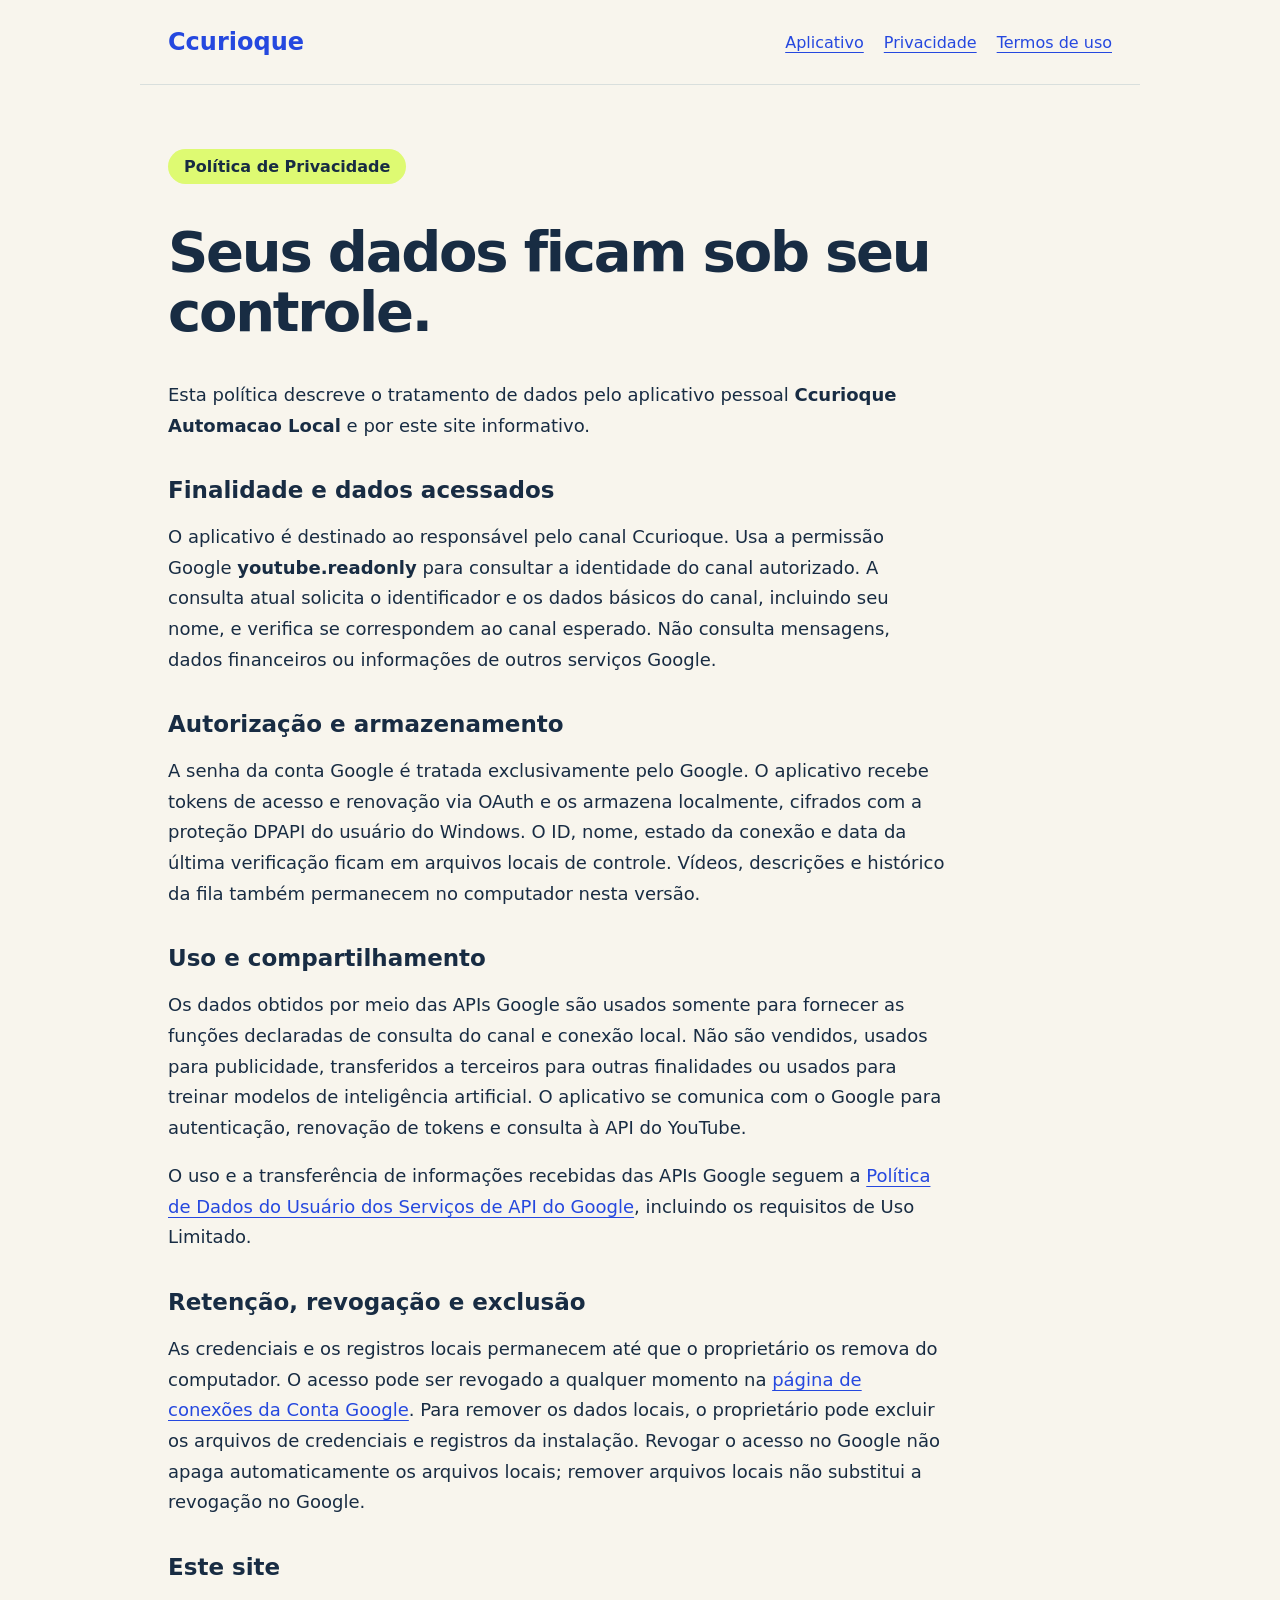
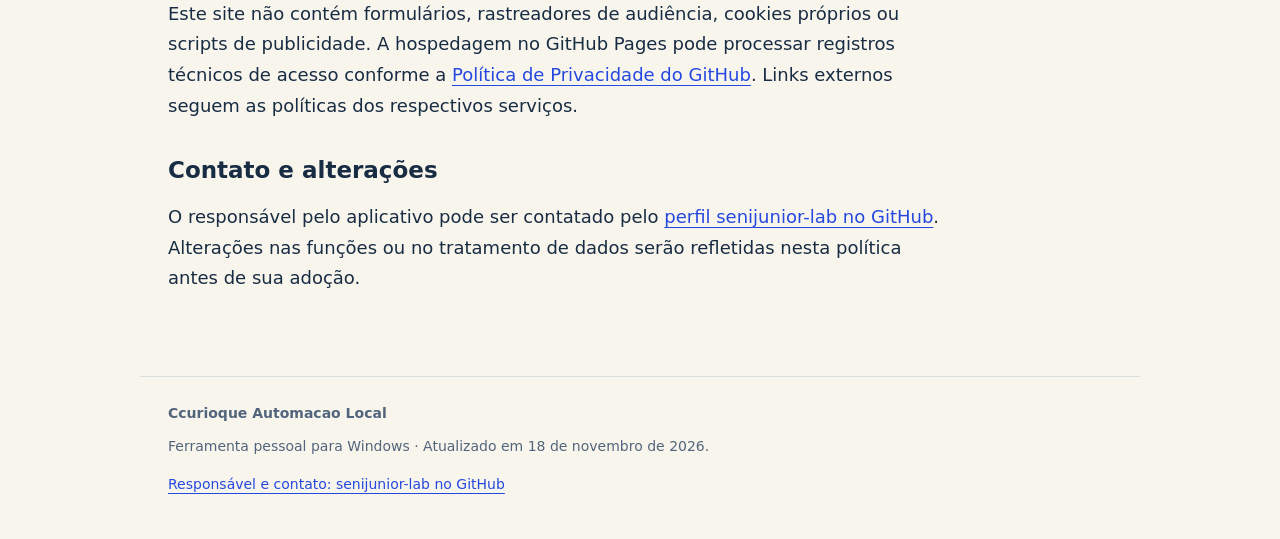
==== privacidade.html @ 9b9045e7 "Publicar página informativa: privacidade.html" ====
<!doctype html><html lang="pt-BR"><head><meta charset="utf-8"><meta name="viewport" content="width=device-width,initial-scale=1"><title>Política de Privacidade · Ccurioque Automacao Local</title><meta name="description" content="Aplicativo pessoal para organizar a fila local e consultar a identidade do canal Ccurioque com acesso somente leitura."><link rel="stylesheet" href="estilo.css"></head><body><header><a class="brand" href="index.html">Ccurioque</a><nav aria-label="Navegação principal"><a href="index.html">Aplicativo</a><a href="privacidade.html">Privacidade</a><a href="termos.html">Termos de uso</a></nav></header><main><span class="tag">Política de Privacidade</span><h1>Seus dados ficam sob seu controle.</h1><p>Esta política descreve o tratamento de dados pelo aplicativo pessoal <strong>Ccurioque Automacao Local</strong> e por este site informativo.</p><h2>Finalidade e dados acessados</h2><p>O aplicativo é destinado ao responsável pelo canal Ccurioque. Usa a permissão Google <strong>youtube.readonly</strong> para consultar a identidade do canal autorizado. A consulta atual solicita o identificador e os dados básicos do canal, incluindo seu nome, e verifica se correspondem ao canal esperado. Não consulta mensagens, dados financeiros ou informações de outros serviços Google.</p><h2>Autorização e armazenamento</h2><p>A senha da conta Google é tratada exclusivamente pelo Google. O aplicativo recebe tokens de acesso e renovação via OAuth e os armazena localmente, cifrados com a proteção DPAPI do usuário do Windows. O ID, nome, estado da conexão e data da última verificação ficam em arquivos locais de controle. Vídeos, descrições e histórico da fila também permanecem no computador nesta versão.</p><h2>Uso e compartilhamento</h2><p>Os dados obtidos por meio das APIs Google são usados somente para fornecer as funções declaradas de consulta do canal e conexão local. Não são vendidos, usados para publicidade, transferidos a terceiros para outras finalidades ou usados para treinar modelos de inteligência artificial. O aplicativo se comunica com o Google para autenticação, renovação de tokens e consulta à API do YouTube.</p><p>O uso e a transferência de informações recebidas das APIs Google seguem a <a href="https://developers.google.com/terms/api-services-user-data-policy">Política de Dados do Usuário dos Serviços de API do Google</a>, incluindo os requisitos de Uso Limitado.</p><h2>Retenção, revogação e exclusão</h2><p>As credenciais e os registros locais permanecem até que o proprietário os remova do computador. O acesso pode ser revogado a qualquer momento na <a href="https://myaccount.google.com/connections">página de conexões da Conta Google</a>. Para remover os dados locais, o proprietário pode excluir os arquivos de credenciais e registros da instalação. Revogar o acesso no Google não apaga automaticamente os arquivos locais; remover arquivos locais não substitui a revogação no Google.</p><h2>Este site</h2><p>Este site não contém formulários, rastreadores de audiência, cookies próprios ou scripts de publicidade. A hospedagem no GitHub Pages pode processar registros técnicos de acesso conforme a <a href="https://docs.github.com/en/site-policy/privacy-policies/github-general-privacy-statement">Política de Privacidade do GitHub</a>. Links externos seguem as políticas dos respectivos serviços.</p><h2>Contato e alterações</h2><p>O responsável pelo aplicativo pode ser contatado pelo <a href="https://github.com/senijunior-lab">perfil senijunior-lab no GitHub</a>. Alterações nas funções ou no tratamento de dados serão refletidas nesta política antes de sua adoção.</p></main><footer><strong>Ccurioque Automacao Local</strong><p>Ferramenta pessoal para Windows · Atualizado em 18 de novembro de 2026.</p><p><a href="https://github.com/senijunior-lab">Responsável e contato: senijunior-lab no GitHub</a></p></footer></body></html>
---- estilo.css ----
:root{font-family:system-ui,sans-serif;color:#182c43;background:#f8f5ed}*{box-sizing:border-box}body{margin:0}header,main,footer{max-width:1000px;margin:auto;padding:28px}header{display:flex;justify-content:space-between;gap:20px;align-items:center;border-bottom:1px solid #d9dfdd}.brand{font-size:24px;font-weight:900;color:#2548df;text-decoration:none}nav{display:flex;gap:20px;flex-wrap:wrap}a{color:#2548df;text-underline-offset:4px}main{padding-top:64px;padding-bottom:64px;min-height:60vh}h1{font-size:clamp(32px,5vw,56px);letter-spacing:-.04em;line-height:1.08;max-width:800px}h2{margin-top:36px;font-size:23px}p,li{font-size:18px;line-height:1.7;max-width:780px}.tag{display:inline-block;background:#defa72;border-radius:24px;padding:8px 16px;font-weight:700}.card{background:#fff;border:1px solid #d9dfdd;border-radius:20px;padding:28px;margin:30px 0}.button{display:inline-block;background:#365bfa;color:white;padding:13px 22px;border-radius:12px;text-decoration:none;font-weight:700}footer{border-top:1px solid #d9dfdd;font-size:14px;color:#53657c}footer p{font-size:14px}@media(max-width:600px){header{display:block}nav{margin-top:20px;gap:14px}main{padding-top:36px}}
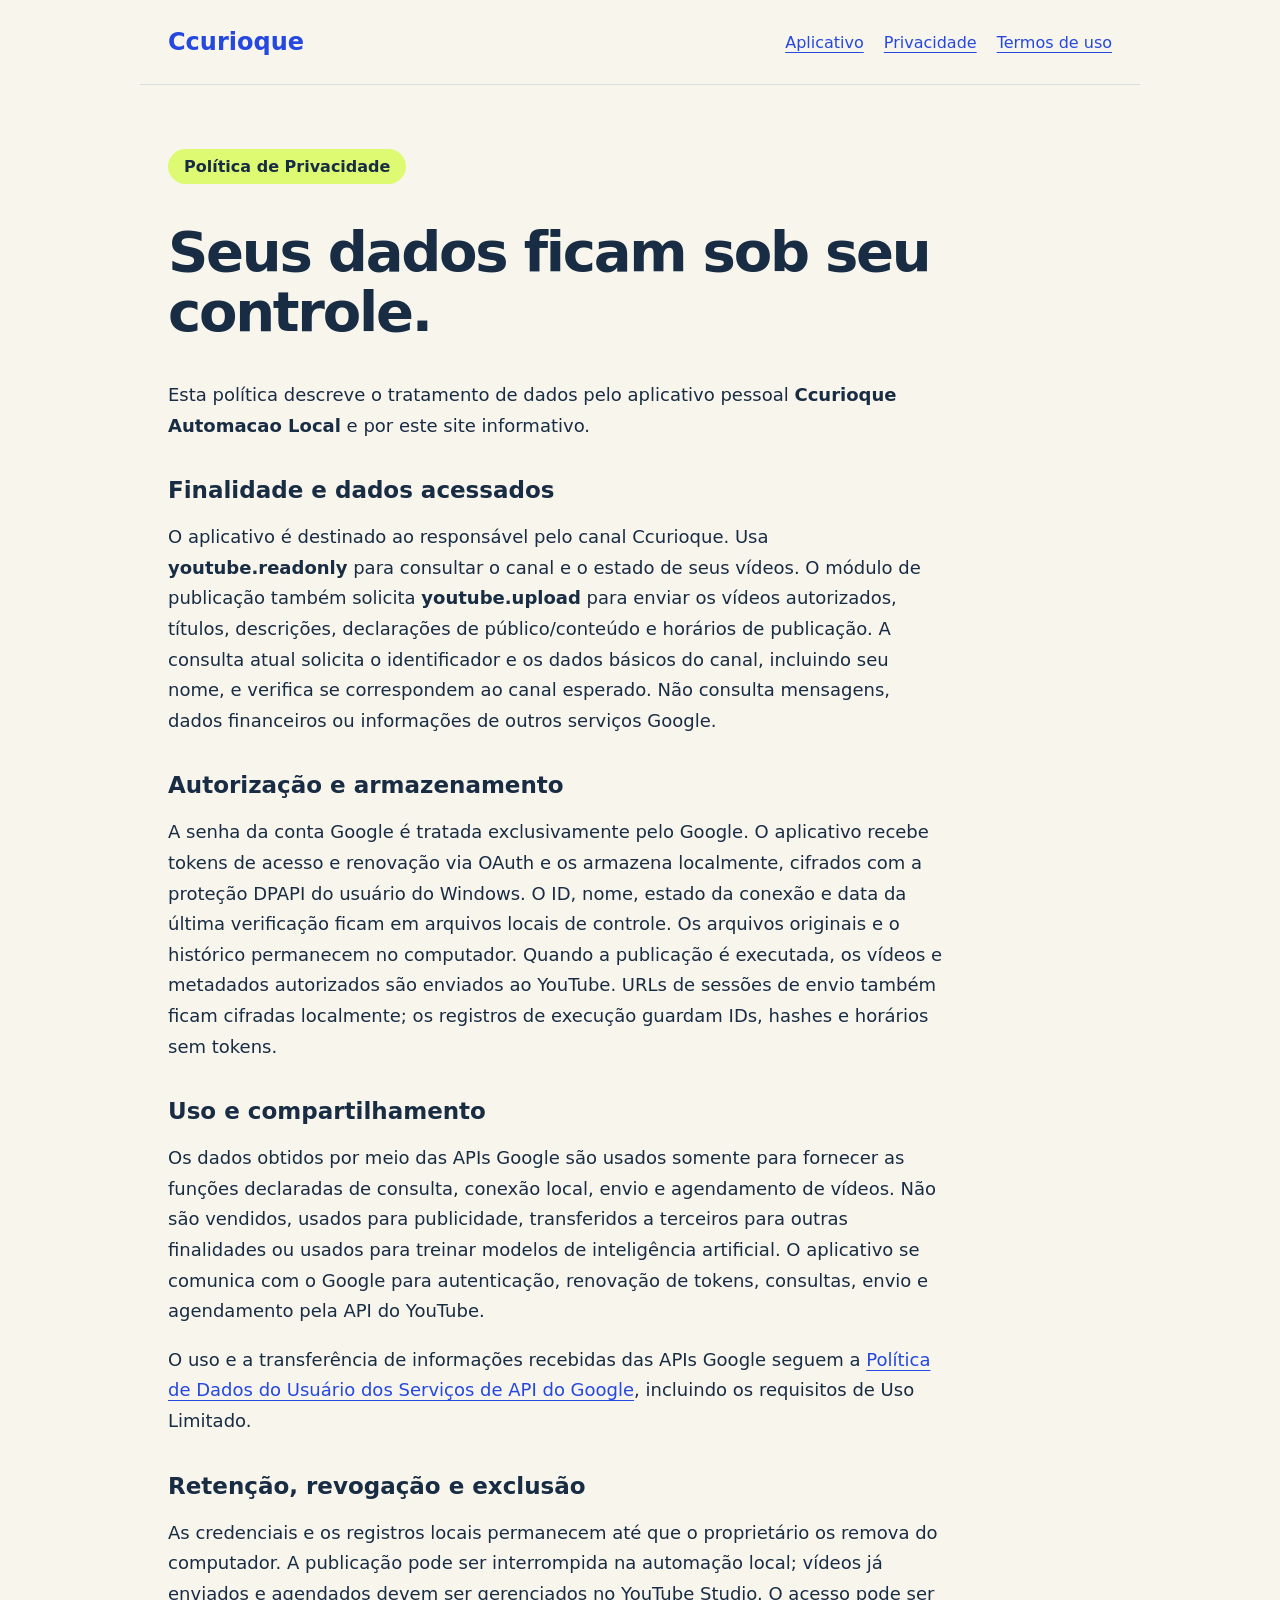
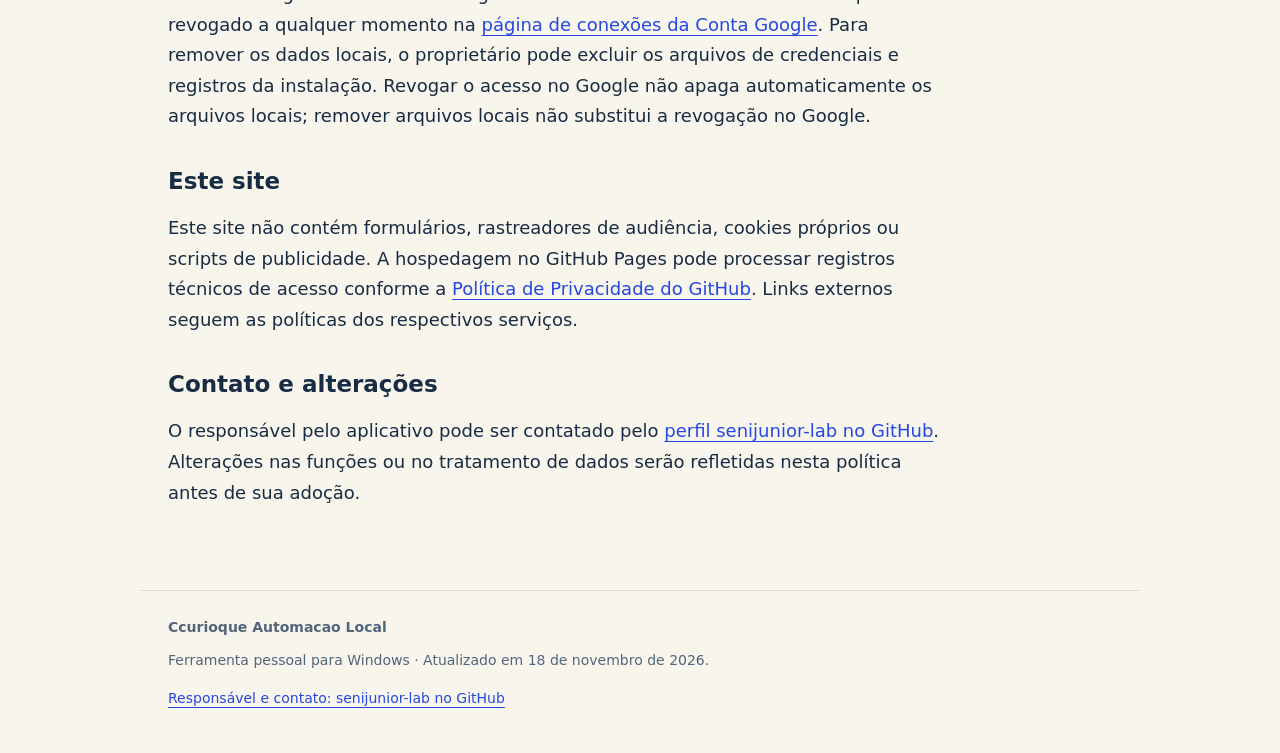
==== commit 3e8d0771: "Documenta envio autorizado pela API e armazenamento local cifrado" ====
--- a/privacidade.html
+++ b/privacidade.html
@@ -1 +1 @@
-<!doctype html><html lang="pt-BR"><head><meta charset="utf-8"><meta name="viewport" content="width=device-width,initial-scale=1"><title>Política de Privacidade · Ccurioque Automacao Local</title><meta name="description" content="Aplicativo pessoal para organizar a fila local e consultar a identidade do canal Ccurioque com acesso somente leitura."><link rel="stylesheet" href="estilo.css"></head><body><header><a class="brand" href="index.html">Ccurioque</a><nav aria-label="Navegação principal"><a href="index.html">Aplicativo</a><a href="privacidade.html">Privacidade</a><a href="termos.html">Termos de uso</a></nav></header><main><span class="tag">Política de Privacidade</span><h1>Seus dados ficam sob seu controle.</h1><p>Esta política descreve o tratamento de dados pelo aplicativo pessoal <strong>Ccurioque Automacao Local</strong> e por este site informativo.</p><h2>Finalidade e dados acessados</h2><p>O aplicativo é destinado ao responsável pelo canal Ccurioque. Usa a permissão Google <strong>youtube.readonly</strong> para consultar a identidade do canal autorizado. A consulta atual solicita o identificador e os dados básicos do canal, incluindo seu nome, e verifica se correspondem ao canal esperado. Não consulta mensagens, dados financeiros ou informações de outros serviços Google.</p><h2>Autorização e armazenamento</h2><p>A senha da conta Google é tratada exclusivamente pelo Google. O aplicativo recebe tokens de acesso e renovação via OAuth e os armazena localmente, cifrados com a proteção DPAPI do usuário do Windows. O ID, nome, estado da conexão e data da última verificação ficam em arquivos locais de controle. Vídeos, descrições e histórico da fila também permanecem no computador nesta versão.</p><h2>Uso e compartilhamento</h2><p>Os dados obtidos por meio das APIs Google são usados somente para fornecer as funções declaradas de consulta do canal e conexão local. Não são vendidos, usados para publicidade, transferidos a terceiros para outras finalidades ou usados para treinar modelos de inteligência artificial. O aplicativo se comunica com o Google para autenticação, renovação de tokens e consulta à API do YouTube.</p><p>O uso e a transferência de informações recebidas das APIs Google seguem a <a href="https://developers.google.com/terms/api-services-user-data-policy">Política de Dados do Usuário dos Serviços de API do Google</a>, incluindo os requisitos de Uso Limitado.</p><h2>Retenção, revogação e exclusão</h2><p>As credenciais e os registros locais permanecem até que o proprietário os remova do computador. O acesso pode ser revogado a qualquer momento na <a href="https://myaccount.google.com/connections">página de conexões da Conta Google</a>. Para remover os dados locais, o proprietário pode excluir os arquivos de credenciais e registros da instalação. Revogar o acesso no Google não apaga automaticamente os arquivos locais; remover arquivos locais não substitui a revogação no Google.</p><h2>Este site</h2><p>Este site não contém formulários, rastreadores de audiência, cookies próprios ou scripts de publicidade. A hospedagem no GitHub Pages pode processar registros técnicos de acesso conforme a <a href="https://docs.github.com/en/site-policy/privacy-policies/github-general-privacy-statement">Política de Privacidade do GitHub</a>. Links externos seguem as políticas dos respectivos serviços.</p><h2>Contato e alterações</h2><p>O responsável pelo aplicativo pode ser contatado pelo <a href="https://github.com/senijunior-lab">perfil senijunior-lab no GitHub</a>. Alterações nas funções ou no tratamento de dados serão refletidas nesta política antes de sua adoção.</p></main><footer><strong>Ccurioque Automacao Local</strong><p>Ferramenta pessoal para Windows · Atualizado em 18 de novembro de 2026.</p><p><a href="https://github.com/senijunior-lab">Responsável e contato: senijunior-lab no GitHub</a></p></footer></body></html>+<!doctype html><html lang="pt-BR"><head><meta charset="utf-8"><meta name="viewport" content="width=device-width,initial-scale=1"><title>Política de Privacidade · Ccurioque Automacao Local</title><meta name="description" content="Aplicativo pessoal para consultar o canal Ccurioque e publicar vídeos autorizados pela API do YouTube."><link rel="stylesheet" href="estilo.css"></head><body><header><a class="brand" href="index.html">Ccurioque</a><nav aria-label="Navegação principal"><a href="index.html">Aplicativo</a><a href="privacidade.html">Privacidade</a><a href="termos.html">Termos de uso</a></nav></header><main><span class="tag">Política de Privacidade</span><h1>Seus dados ficam sob seu controle.</h1><p>Esta política descreve o tratamento de dados pelo aplicativo pessoal <strong>Ccurioque Automacao Local</strong> e por este site informativo.</p><h2>Finalidade e dados acessados</h2><p>O aplicativo é destinado ao responsável pelo canal Ccurioque. Usa <strong>youtube.readonly</strong> para consultar o canal e o estado de seus vídeos. O módulo de publicação também solicita <strong>youtube.upload</strong> para enviar os vídeos autorizados, títulos, descrições, declarações de público/conteúdo e horários de publicação. A consulta atual solicita o identificador e os dados básicos do canal, incluindo seu nome, e verifica se correspondem ao canal esperado. Não consulta mensagens, dados financeiros ou informações de outros serviços Google.</p><h2>Autorização e armazenamento</h2><p>A senha da conta Google é tratada exclusivamente pelo Google. O aplicativo recebe tokens de acesso e renovação via OAuth e os armazena localmente, cifrados com a proteção DPAPI do usuário do Windows. O ID, nome, estado da conexão e data da última verificação ficam em arquivos locais de controle. Os arquivos originais e o histórico permanecem no computador. Quando a publicação é executada, os vídeos e metadados autorizados são enviados ao YouTube. URLs de sessões de envio também ficam cifradas localmente; os registros de execução guardam IDs, hashes e horários sem tokens.</p><h2>Uso e compartilhamento</h2><p>Os dados obtidos por meio das APIs Google são usados somente para fornecer as funções declaradas de consulta, conexão local, envio e agendamento de vídeos. Não são vendidos, usados para publicidade, transferidos a terceiros para outras finalidades ou usados para treinar modelos de inteligência artificial. O aplicativo se comunica com o Google para autenticação, renovação de tokens, consultas, envio e agendamento pela API do YouTube.</p><p>O uso e a transferência de informações recebidas das APIs Google seguem a <a href="https://developers.google.com/terms/api-services-user-data-policy">Política de Dados do Usuário dos Serviços de API do Google</a>, incluindo os requisitos de Uso Limitado.</p><h2>Retenção, revogação e exclusão</h2><p>As credenciais e os registros locais permanecem até que o proprietário os remova do computador. A publicação pode ser interrompida na automação local; vídeos já enviados e agendados devem ser gerenciados no YouTube Studio. O acesso pode ser revogado a qualquer momento na <a href="https://myaccount.google.com/connections">página de conexões da Conta Google</a>. Para remover os dados locais, o proprietário pode excluir os arquivos de credenciais e registros da instalação. Revogar o acesso no Google não apaga automaticamente os arquivos locais; remover arquivos locais não substitui a revogação no Google.</p><h2>Este site</h2><p>Este site não contém formulários, rastreadores de audiência, cookies próprios ou scripts de publicidade. A hospedagem no GitHub Pages pode processar registros técnicos de acesso conforme a <a href="https://docs.github.com/en/site-policy/privacy-policies/github-general-privacy-statement">Política de Privacidade do GitHub</a>. Links externos seguem as políticas dos respectivos serviços.</p><h2>Contato e alterações</h2><p>O responsável pelo aplicativo pode ser contatado pelo <a href="https://github.com/senijunior-lab">perfil senijunior-lab no GitHub</a>. Alterações nas funções ou no tratamento de dados serão refletidas nesta política antes de sua adoção.</p></main><footer><strong>Ccurioque Automacao Local</strong><p>Ferramenta pessoal para Windows · Atualizado em 18 de novembro de 2026.</p><p><a href="https://github.com/senijunior-lab">Responsável e contato: senijunior-lab no GitHub</a></p></footer></body></html>
